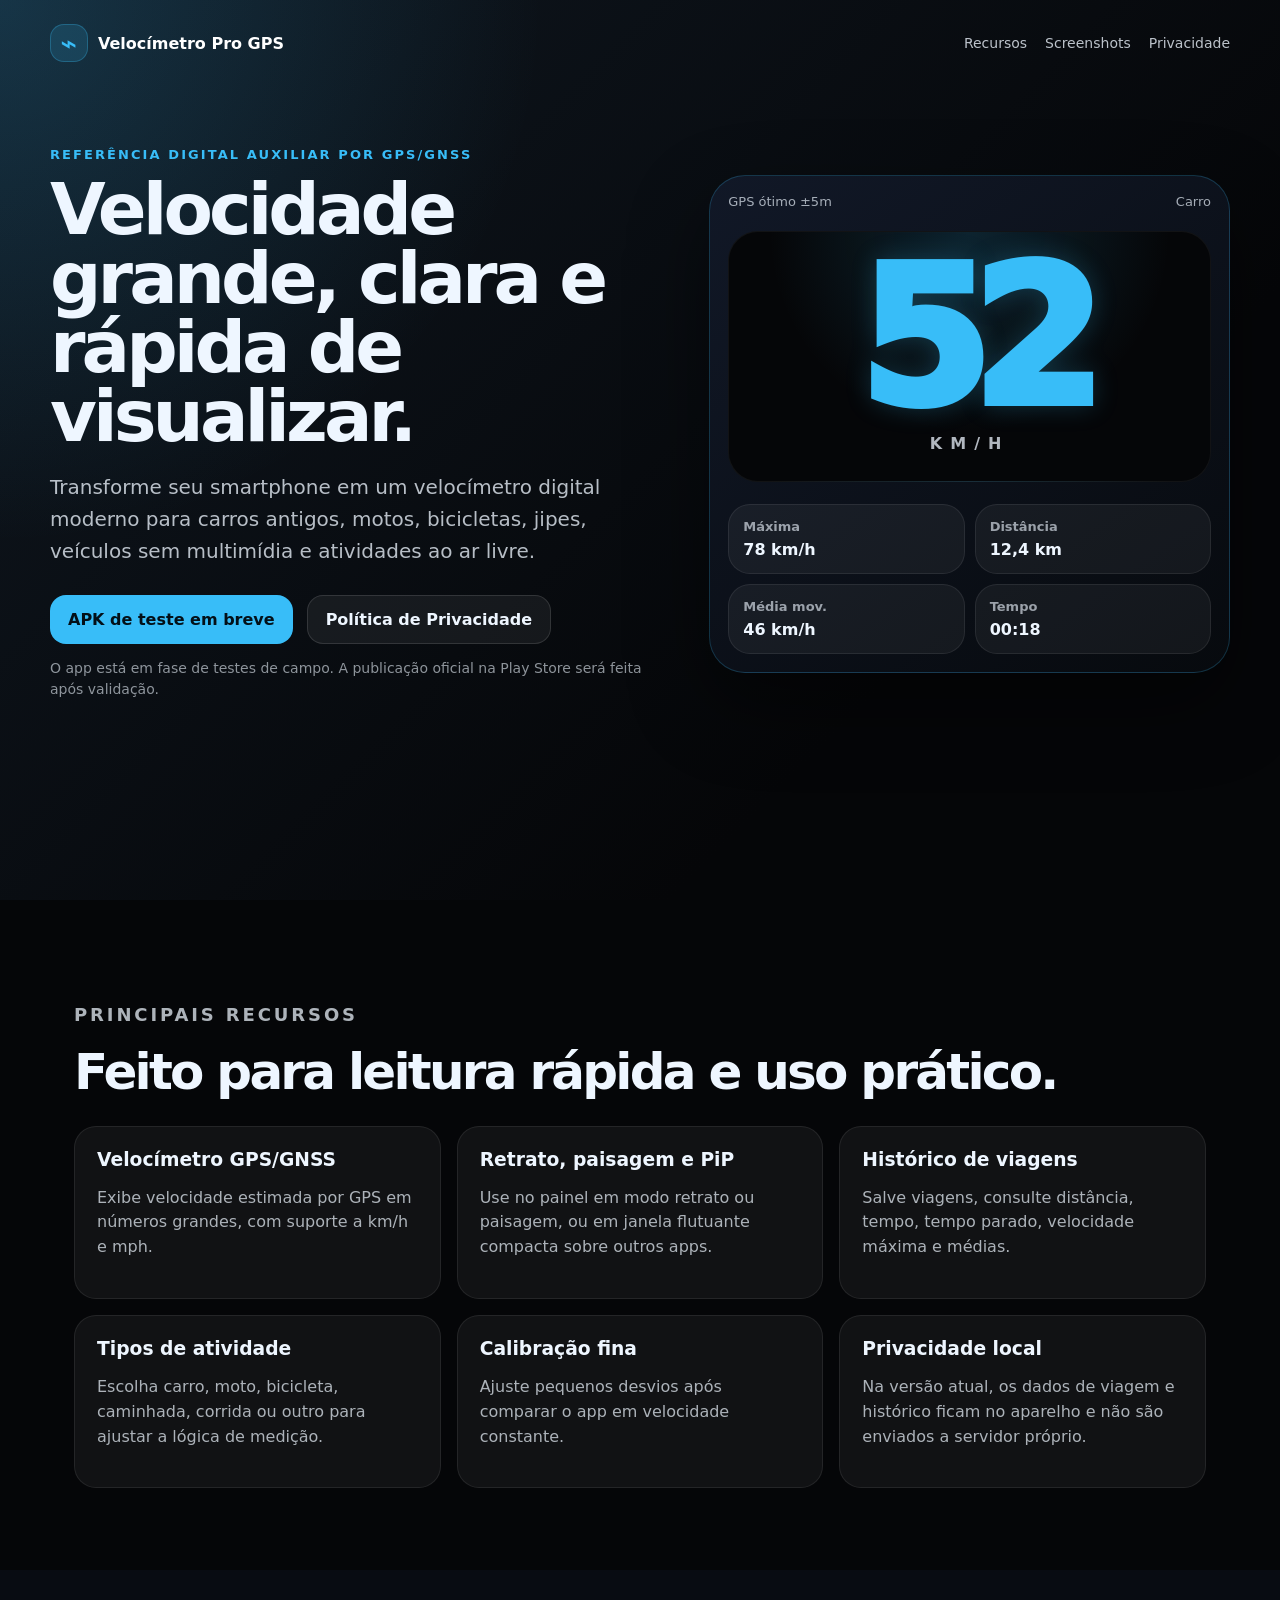
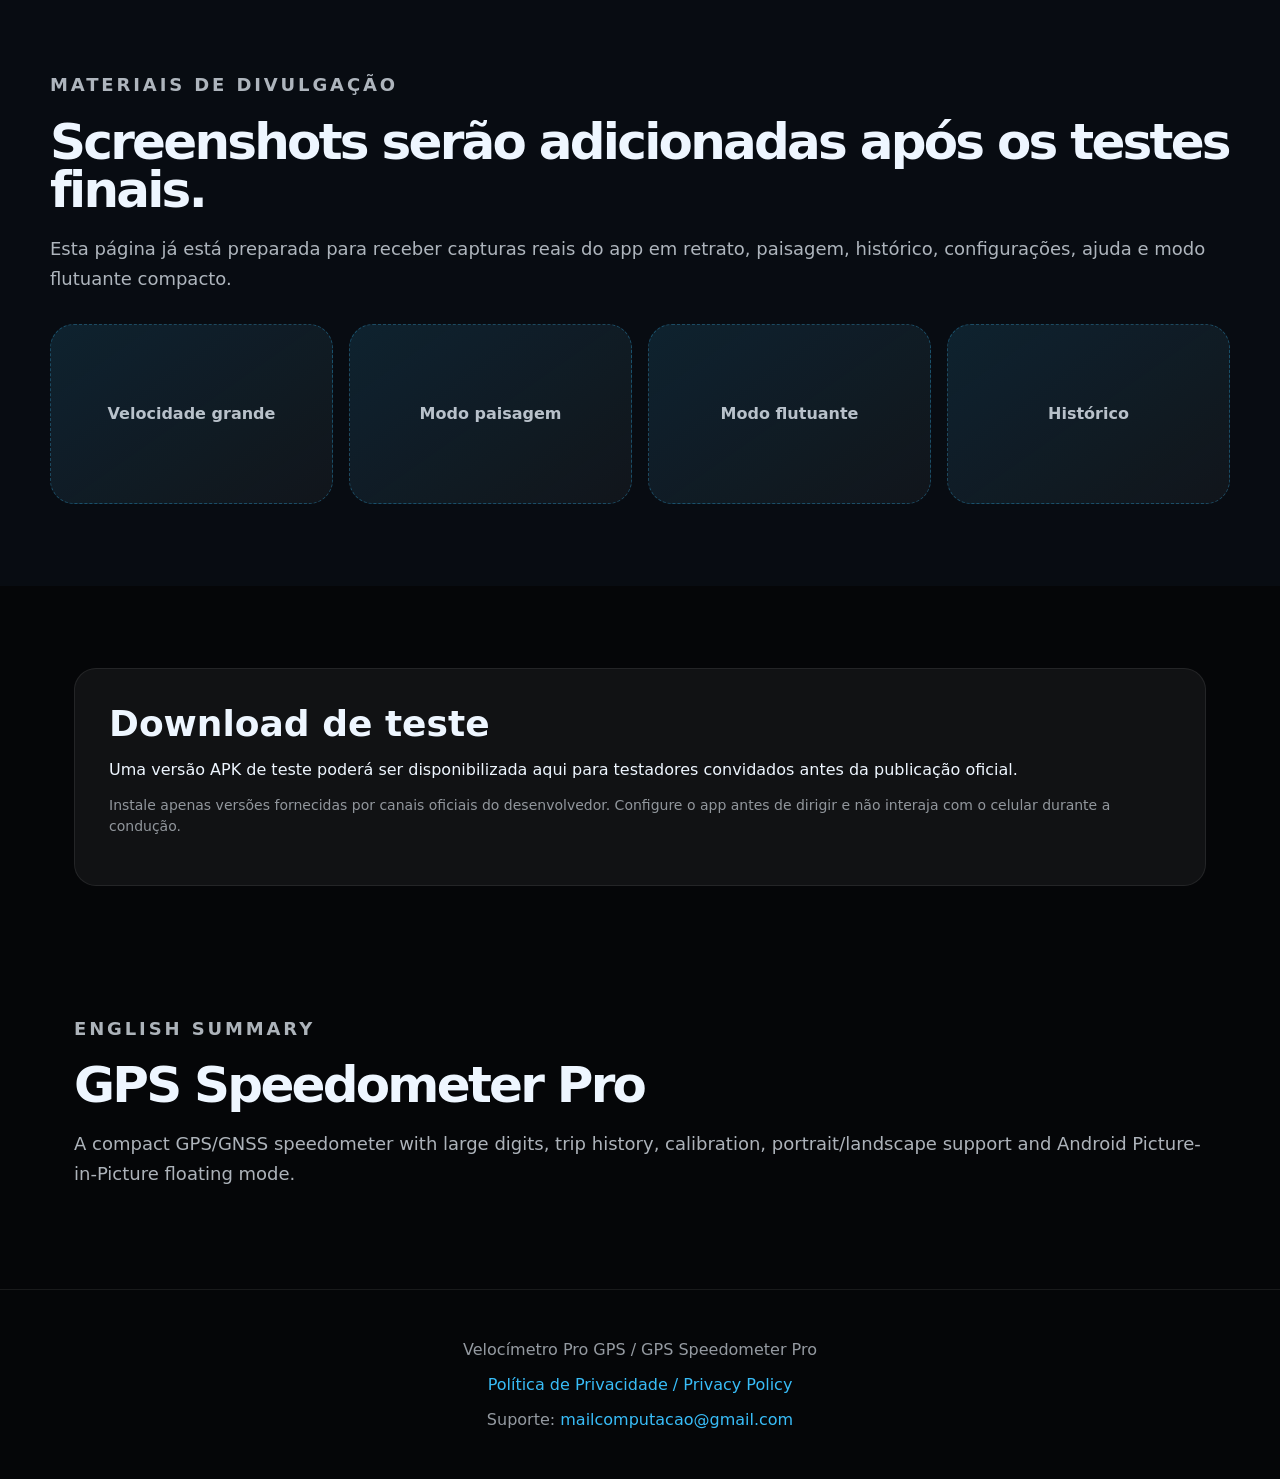
==== index.html @ 78d1ceef "Add public website and privacy policy" ====
<!doctype html>
<html lang="pt-BR">
<head>
  <meta charset="utf-8">
  <meta name="viewport" content="width=device-width, initial-scale=1">
  <title>Velocímetro Pro GPS | GPS Speedometer Pro</title>
  <meta name="description" content="Velocímetro GPS com histórico, modo flutuante compacto, calibração e suporte a km/h e mph.">
  <link rel="stylesheet" href="assets/styles.css">
</head>
<body>
  <header class="hero">
    <nav class="nav">
      <a class="brand" href="./"><span class="brand-icon">⌁</span><span>Velocímetro Pro GPS</span></a>
      <div class="nav-links"><a href="#recursos">Recursos</a><a href="#screenshots">Screenshots</a><a href="privacy.html">Privacidade</a></div>
    </nav>
    <section class="hero-grid">
      <div class="hero-copy">
        <p class="eyebrow">Referência digital auxiliar por GPS/GNSS</p>
        <h1>Velocidade grande, clara e rápida de visualizar.</h1>
        <p class="lead">Transforme seu smartphone em um velocímetro digital moderno para carros antigos, motos, bicicletas, jipes, veículos sem multimídia e atividades ao ar livre.</p>
        <div class="actions"><a class="button primary" href="#download">APK de teste em breve</a><a class="button secondary" href="privacy.html">Política de Privacidade</a></div>
        <p class="note">O app está em fase de testes de campo. A publicação oficial na Play Store será feita após validação.</p>
      </div>
      <div class="phone-card" aria-label="Prévia visual do velocímetro">
        <div class="status-row"><span>GPS ótimo ±5m</span><span>Carro</span></div>
        <div class="speed-panel"><div class="speed">52</div><div class="unit">KM/H</div></div>
        <div class="metrics">
          <div><strong>Máxima</strong><span>78 km/h</span></div><div><strong>Distância</strong><span>12,4 km</span></div><div><strong>Média mov.</strong><span>46 km/h</span></div><div><strong>Tempo</strong><span>00:18</span></div>
        </div>
      </div>
    </section>
  </header>
  <main>
    <section id="recursos" class="section">
      <div class="section-title"><p class="eyebrow">Principais recursos</p><h2>Feito para leitura rápida e uso prático.</h2></div>
      <div class="cards">
        <article class="card"><h3>Velocímetro GPS/GNSS</h3><p>Exibe velocidade estimada por GPS em números grandes, com suporte a km/h e mph.</p></article>
        <article class="card"><h3>Retrato, paisagem e PiP</h3><p>Use no painel em modo retrato ou paisagem, ou em janela flutuante compacta sobre outros apps.</p></article>
        <article class="card"><h3>Histórico de viagens</h3><p>Salve viagens, consulte distância, tempo, tempo parado, velocidade máxima e médias.</p></article>
        <article class="card"><h3>Tipos de atividade</h3><p>Escolha carro, moto, bicicleta, caminhada, corrida ou outro para ajustar a lógica de medição.</p></article>
        <article class="card"><h3>Calibração fina</h3><p>Ajuste pequenos desvios após comparar o app em velocidade constante.</p></article>
        <article class="card"><h3>Privacidade local</h3><p>Na versão atual, os dados de viagem e histórico ficam no aparelho e não são enviados a servidor próprio.</p></article>
      </div>
    </section>
    <section id="screenshots" class="section alt">
      <div class="section-title"><p class="eyebrow">Materiais de divulgação</p><h2>Screenshots serão adicionadas após os testes finais.</h2><p>Esta página já está preparada para receber capturas reais do app em retrato, paisagem, histórico, configurações, ajuda e modo flutuante compacto.</p></div>
      <div class="screenshot-grid"><div class="shot">Velocidade grande</div><div class="shot">Modo paisagem</div><div class="shot">Modo flutuante</div><div class="shot">Histórico</div></div>
    </section>
    <section id="download" class="section"><div class="download-box"><h2>Download de teste</h2><p>Uma versão APK de teste poderá ser disponibilizada aqui para testadores convidados antes da publicação oficial.</p><p class="warning">Instale apenas versões fornecidas por canais oficiais do desenvolvedor. Configure o app antes de dirigir e não interaja com o celular durante a condução.</p></div></section>
    <section class="section english"><div class="section-title"><p class="eyebrow">English summary</p><h2>GPS Speedometer Pro</h2><p>A compact GPS/GNSS speedometer with large digits, trip history, calibration, portrait/landscape support and Android Picture-in-Picture floating mode.</p></div></section>
  </main>
  <footer class="footer"><p>Velocímetro Pro GPS / GPS Speedometer Pro</p><p><a href="privacy.html">Política de Privacidade / Privacy Policy</a></p><p>Suporte: <a href="mailto:mailcomputacao@gmail.com">mailcomputacao@gmail.com</a></p></footer>
</body>
</html>
---- assets/styles.css ----
*{box-sizing:border-box}html{scroll-behavior:smooth}body{margin:0;font-family:Inter,system-ui,-apple-system,BlinkMacSystemFont,"Segoe UI",sans-serif;background:#050608;color:#eef6ff}a{color:#38bdf8;text-decoration:none}a:hover{text-decoration:underline}.hero{min-height:100vh;padding:24px;background:radial-gradient(circle at top left,rgba(56,189,248,.18),transparent 34rem),linear-gradient(135deg,#0f1720,#050608 72%)}.nav{max-width:1180px;margin:0 auto;display:flex;align-items:center;justify-content:space-between;gap:20px}.brand{display:flex;align-items:center;gap:10px;font-weight:900;color:#fff}.brand-icon{display:grid;place-items:center;width:38px;height:38px;border-radius:14px;background:rgba(56,189,248,.14);color:#38bdf8;border:1px solid rgba(56,189,248,.28);font-size:28px}.nav-links{display:flex;gap:18px;flex-wrap:wrap}.nav-links a{color:rgba(238,246,255,.78);font-size:14px}.hero-grid{max-width:1180px;margin:72px auto 0;display:grid;grid-template-columns:1.08fr .92fr;gap:48px;align-items:center}.eyebrow{color:#38bdf8;text-transform:uppercase;letter-spacing:.16em;font-size:13px;font-weight:900}.hero h1,.section-title h1,.section-title h2{font-size:clamp(38px,6vw,72px);line-height:.96;margin:12px 0 20px;letter-spacing:-.055em}.section-title h2{font-size:clamp(30px,4vw,50px)}.lead{font-size:20px;line-height:1.6;color:rgba(238,246,255,.76);max-width:760px}.actions{display:flex;gap:14px;flex-wrap:wrap;margin-top:28px}.button{display:inline-flex;align-items:center;justify-content:center;padding:14px 18px;border-radius:16px;font-weight:900}.button.primary{background:#38bdf8;color:#031018}.button.secondary{background:rgba(255,255,255,.06);color:#eef6ff;border:1px solid rgba(255,255,255,.12)}.note,.warning{color:rgba(238,246,255,.58);font-size:14px;line-height:1.5}.phone-card{padding:18px;border-radius:36px;background:linear-gradient(145deg,#111827,#070a0e);border:1px solid rgba(56,189,248,.22);box-shadow:0 32px 80px rgba(0,0,0,.45)}.status-row{display:flex;justify-content:space-between;color:rgba(238,246,255,.68);font-size:13px}.speed-panel{margin:22px 0;padding:28px;border-radius:30px;background:radial-gradient(circle at 50% 0,rgba(56,189,248,.16),transparent 58%),#050608;text-align:center;border:1px solid rgba(255,255,255,.05)}.speed{font-size:clamp(110px,18vw,190px);line-height:.85;font-weight:1000;letter-spacing:-.1em;color:#38bdf8;text-shadow:0 0 26px rgba(56,189,248,.22)}.unit{margin-top:12px;letter-spacing:.5em;color:rgba(238,246,255,.74);font-weight:900}.metrics{display:grid;grid-template-columns:1fr 1fr;gap:10px}.metrics div,.card,.download-box,.policy-card{background:rgba(255,255,255,.05);border:1px solid rgba(255,255,255,.08);border-radius:22px}.metrics div{padding:14px}.metrics strong,.metrics span{display:block}.metrics strong{font-size:13px;color:rgba(238,246,255,.62)}.metrics span{font-weight:900;margin-top:6px}.section{max-width:1180px;margin:0 auto;padding:82px 24px}.section.alt{max-width:none;background:#080c12}.section.alt .section-title,.section.alt .screenshot-grid{max-width:1180px;margin-left:auto;margin-right:auto}.section-title p{color:rgba(238,246,255,.72);line-height:1.65;font-size:18px}.cards{display:grid;grid-template-columns:repeat(3,1fr);gap:16px;margin-top:30px}.card{padding:22px}.card h3{margin:0 0 10px}.card p{color:rgba(238,246,255,.7);line-height:1.55}.screenshot-grid{display:grid;grid-template-columns:repeat(4,1fr);gap:16px;margin-top:30px}.shot{min-height:180px;display:grid;place-items:center;text-align:center;padding:18px;border-radius:24px;background:linear-gradient(145deg,rgba(56,189,248,.13),rgba(255,255,255,.04));border:1px dashed rgba(56,189,248,.3);color:rgba(238,246,255,.76);font-weight:900}.download-box{padding:34px}.download-box h2{font-size:36px;margin:0 0 12px}.english{padding-top:28px}.footer{padding:34px 24px;text-align:center;color:rgba(238,246,255,.62);border-top:1px solid rgba(255,255,255,.08)}.simple-header{padding:24px;background:linear-gradient(135deg,#101827,#050608)}.policy{max-width:920px;margin:0 auto;padding:34px 18px 80px}.policy-card{padding:clamp(22px,4vw,38px);margin-bottom:24px}.policy-card h1{font-size:clamp(30px,5vw,48px);line-height:1.05}.policy-card h2{margin-top:30px;color:#fff}.policy-card p,.policy-card li{color:rgba(238,246,255,.76);line-height:1.72}@media(max-width:860px){.nav{align-items:flex-start;flex-direction:column}.hero-grid{grid-template-columns:1fr;margin-top:46px}.cards{grid-template-columns:1fr}.screenshot-grid{grid-template-columns:1fr 1fr}.hero{padding:18px}.section{padding:58px 18px}}@media(max-width:520px){.screenshot-grid{grid-template-columns:1fr}.actions{flex-direction:column}.button{width:100%}.speed{font-size:130px}.unit{letter-spacing:.35em}.metrics{grid-template-columns:1fr}}
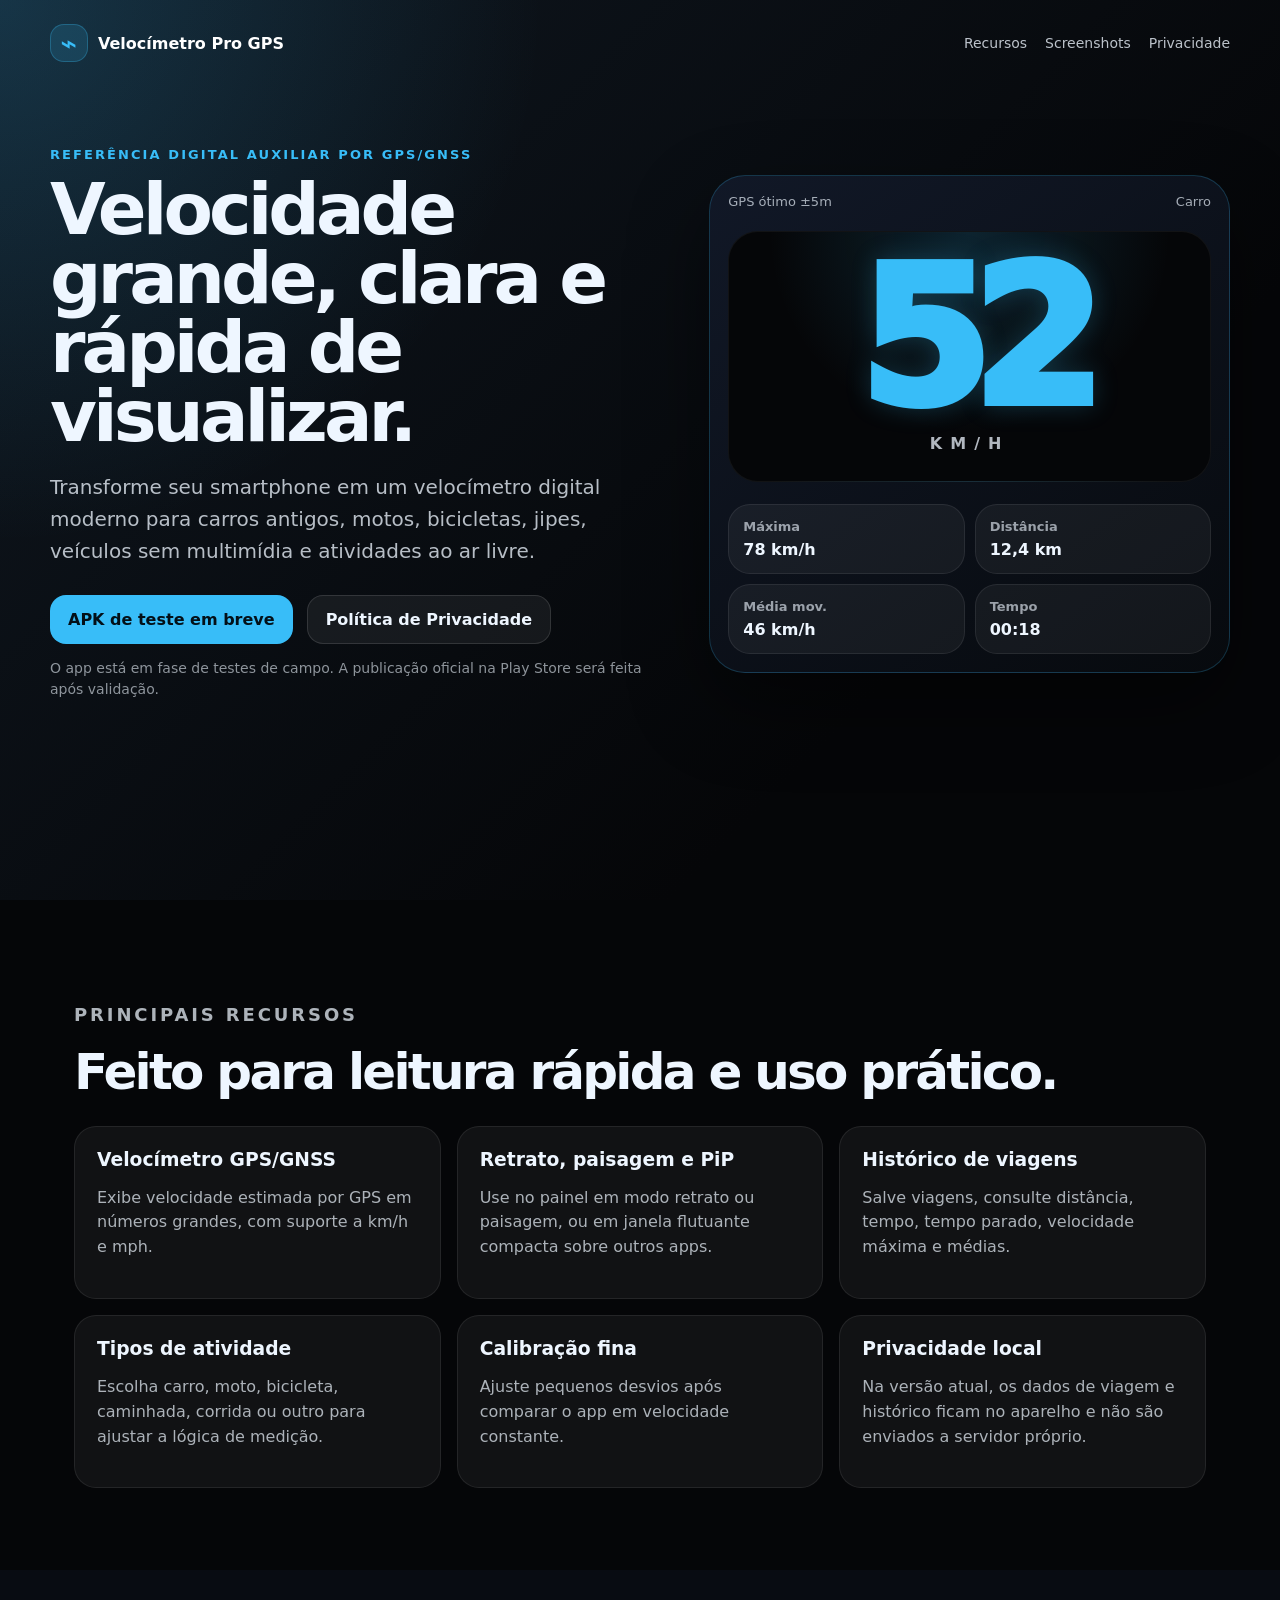
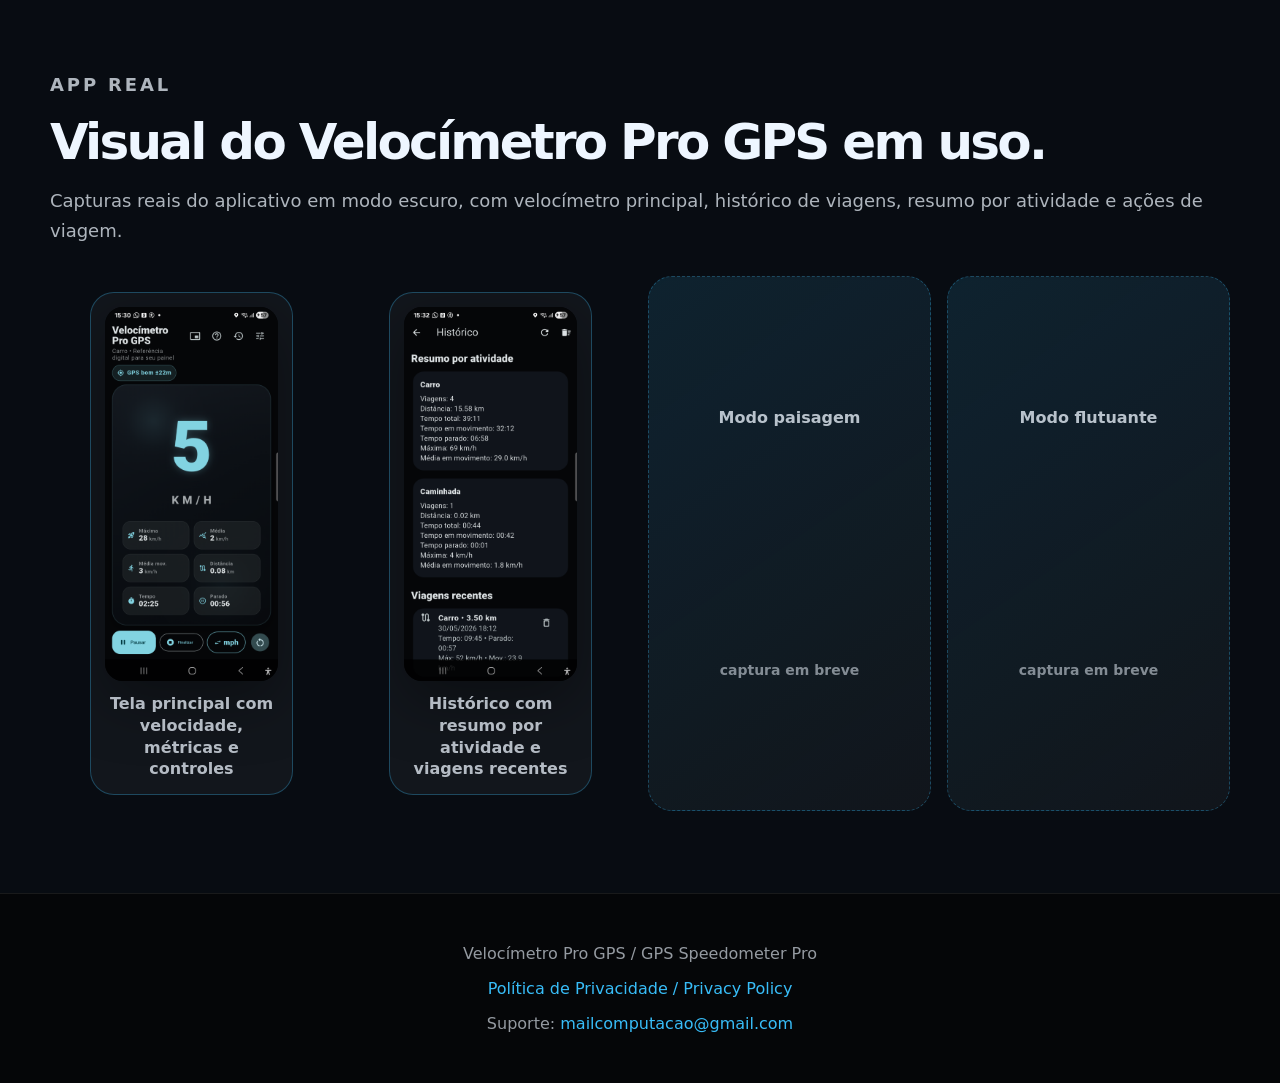
==== commit 18842c03: "Add real app screenshots to public site" ====
--- a/index.html
+++ b/index.html
@@ -43,11 +43,30 @@
       </div>
     </section>
     <section id="screenshots" class="section alt">
-      <div class="section-title"><p class="eyebrow">Materiais de divulgação</p><h2>Screenshots serão adicionadas após os testes finais.</h2><p>Esta página já está preparada para receber capturas reais do app em retrato, paisagem, histórico, configurações, ajuda e modo flutuante compacto.</p></div>
-      <div class="screenshot-grid"><div class="shot">Velocidade grande</div><div class="shot">Modo paisagem</div><div class="shot">Modo flutuante</div><div class="shot">Histórico</div></div>
+      <div class="section-title">
+        <p class="eyebrow">App real</p>
+        <h2>Visual do Velocímetro Pro GPS em uso.</h2>
+        <p>
+          Capturas reais do aplicativo em modo escuro, com velocímetro principal,
+          histórico de viagens, resumo por atividade e ações de viagem.
+        </p>
+      </div>
+
+      <div class="screenshot-grid real-shots">
+        <figure class="shot image-shot">
+          <img src="assets/screenshot-main.png" alt="Tela principal do Velocímetro Pro GPS">
+          <figcaption>Tela principal com velocidade, métricas e controles</figcaption>
+        </figure>
+
+        <figure class="shot image-shot">
+          <img src="assets/screenshot-history.png" alt="Tela de histórico do Velocímetro Pro GPS">
+          <figcaption>Histórico com resumo por atividade e viagens recentes</figcaption>
+        </figure>
+
+        <div class="shot pending-shot">Modo paisagem<br><span>captura em breve</span></div>
+        <div class="shot pending-shot">Modo flutuante<br><span>captura em breve</span></div>
+      </div>
     </section>
-    <section id="download" class="section"><div class="download-box"><h2>Download de teste</h2><p>Uma versão APK de teste poderá ser disponibilizada aqui para testadores convidados antes da publicação oficial.</p><p class="warning">Instale apenas versões fornecidas por canais oficiais do desenvolvedor. Configure o app antes de dirigir e não interaja com o celular durante a condução.</p></div></section>
-    <section class="section english"><div class="section-title"><p class="eyebrow">English summary</p><h2>GPS Speedometer Pro</h2><p>A compact GPS/GNSS speedometer with large digits, trip history, calibration, portrait/landscape support and Android Picture-in-Picture floating mode.</p></div></section>
   </main>
   <footer class="footer"><p>Velocímetro Pro GPS / GPS Speedometer Pro</p><p><a href="privacy.html">Política de Privacidade / Privacy Policy</a></p><p>Suporte: <a href="mailto:mailcomputacao@gmail.com">mailcomputacao@gmail.com</a></p></footer>
 </body>
--- a/assets/styles.css
+++ b/assets/styles.css
@@ -1 +1,38 @@
-*{box-sizing:border-box}html{scroll-behavior:smooth}body{margin:0;font-family:Inter,system-ui,-apple-system,BlinkMacSystemFont,"Segoe UI",sans-serif;background:#050608;color:#eef6ff}a{color:#38bdf8;text-decoration:none}a:hover{text-decoration:underline}.hero{min-height:100vh;padding:24px;background:radial-gradient(circle at top left,rgba(56,189,248,.18),transparent 34rem),linear-gradient(135deg,#0f1720,#050608 72%)}.nav{max-width:1180px;margin:0 auto;display:flex;align-items:center;justify-content:space-between;gap:20px}.brand{display:flex;align-items:center;gap:10px;font-weight:900;color:#fff}.brand-icon{display:grid;place-items:center;width:38px;height:38px;border-radius:14px;background:rgba(56,189,248,.14);color:#38bdf8;border:1px solid rgba(56,189,248,.28);font-size:28px}.nav-links{display:flex;gap:18px;flex-wrap:wrap}.nav-links a{color:rgba(238,246,255,.78);font-size:14px}.hero-grid{max-width:1180px;margin:72px auto 0;display:grid;grid-template-columns:1.08fr .92fr;gap:48px;align-items:center}.eyebrow{color:#38bdf8;text-transform:uppercase;letter-spacing:.16em;font-size:13px;font-weight:900}.hero h1,.section-title h1,.section-title h2{font-size:clamp(38px,6vw,72px);line-height:.96;margin:12px 0 20px;letter-spacing:-.055em}.section-title h2{font-size:clamp(30px,4vw,50px)}.lead{font-size:20px;line-height:1.6;color:rgba(238,246,255,.76);max-width:760px}.actions{display:flex;gap:14px;flex-wrap:wrap;margin-top:28px}.button{display:inline-flex;align-items:center;justify-content:center;padding:14px 18px;border-radius:16px;font-weight:900}.button.primary{background:#38bdf8;color:#031018}.button.secondary{background:rgba(255,255,255,.06);color:#eef6ff;border:1px solid rgba(255,255,255,.12)}.note,.warning{color:rgba(238,246,255,.58);font-size:14px;line-height:1.5}.phone-card{padding:18px;border-radius:36px;background:linear-gradient(145deg,#111827,#070a0e);border:1px solid rgba(56,189,248,.22);box-shadow:0 32px 80px rgba(0,0,0,.45)}.status-row{display:flex;justify-content:space-between;color:rgba(238,246,255,.68);font-size:13px}.speed-panel{margin:22px 0;padding:28px;border-radius:30px;background:radial-gradient(circle at 50% 0,rgba(56,189,248,.16),transparent 58%),#050608;text-align:center;border:1px solid rgba(255,255,255,.05)}.speed{font-size:clamp(110px,18vw,190px);line-height:.85;font-weight:1000;letter-spacing:-.1em;color:#38bdf8;text-shadow:0 0 26px rgba(56,189,248,.22)}.unit{margin-top:12px;letter-spacing:.5em;color:rgba(238,246,255,.74);font-weight:900}.metrics{display:grid;grid-template-columns:1fr 1fr;gap:10px}.metrics div,.card,.download-box,.policy-card{background:rgba(255,255,255,.05);border:1px solid rgba(255,255,255,.08);border-radius:22px}.metrics div{padding:14px}.metrics strong,.metrics span{display:block}.metrics strong{font-size:13px;color:rgba(238,246,255,.62)}.metrics span{font-weight:900;margin-top:6px}.section{max-width:1180px;margin:0 auto;padding:82px 24px}.section.alt{max-width:none;background:#080c12}.section.alt .section-title,.section.alt .screenshot-grid{max-width:1180px;margin-left:auto;margin-right:auto}.section-title p{color:rgba(238,246,255,.72);line-height:1.65;font-size:18px}.cards{display:grid;grid-template-columns:repeat(3,1fr);gap:16px;margin-top:30px}.card{padding:22px}.card h3{margin:0 0 10px}.card p{color:rgba(238,246,255,.7);line-height:1.55}.screenshot-grid{display:grid;grid-template-columns:repeat(4,1fr);gap:16px;margin-top:30px}.shot{min-height:180px;display:grid;place-items:center;text-align:center;padding:18px;border-radius:24px;background:linear-gradient(145deg,rgba(56,189,248,.13),rgba(255,255,255,.04));border:1px dashed rgba(56,189,248,.3);color:rgba(238,246,255,.76);font-weight:900}.download-box{padding:34px}.download-box h2{font-size:36px;margin:0 0 12px}.english{padding-top:28px}.footer{padding:34px 24px;text-align:center;color:rgba(238,246,255,.62);border-top:1px solid rgba(255,255,255,.08)}.simple-header{padding:24px;background:linear-gradient(135deg,#101827,#050608)}.policy{max-width:920px;margin:0 auto;padding:34px 18px 80px}.policy-card{padding:clamp(22px,4vw,38px);margin-bottom:24px}.policy-card h1{font-size:clamp(30px,5vw,48px);line-height:1.05}.policy-card h2{margin-top:30px;color:#fff}.policy-card p,.policy-card li{color:rgba(238,246,255,.76);line-height:1.72}@media(max-width:860px){.nav{align-items:flex-start;flex-direction:column}.hero-grid{grid-template-columns:1fr;margin-top:46px}.cards{grid-template-columns:1fr}.screenshot-grid{grid-template-columns:1fr 1fr}.hero{padding:18px}.section{padding:58px 18px}}@media(max-width:520px){.screenshot-grid{grid-template-columns:1fr}.actions{flex-direction:column}.button{width:100%}.speed{font-size:130px}.unit{letter-spacing:.35em}.metrics{grid-template-columns:1fr}}+*{box-sizing:border-box}html{scroll-behavior:smooth}body{margin:0;font-family:Inter,system-ui,-apple-system,BlinkMacSystemFont,"Segoe UI",sans-serif;background:#050608;color:#eef6ff}a{color:#38bdf8;text-decoration:none}a:hover{text-decoration:underline}.hero{min-height:100vh;padding:24px;background:radial-gradient(circle at top left,rgba(56,189,248,.18),transparent 34rem),linear-gradient(135deg,#0f1720,#050608 72%)}.nav{max-width:1180px;margin:0 auto;display:flex;align-items:center;justify-content:space-between;gap:20px}.brand{display:flex;align-items:center;gap:10px;font-weight:900;color:#fff}.brand-icon{display:grid;place-items:center;width:38px;height:38px;border-radius:14px;background:rgba(56,189,248,.14);color:#38bdf8;border:1px solid rgba(56,189,248,.28);font-size:28px}.nav-links{display:flex;gap:18px;flex-wrap:wrap}.nav-links a{color:rgba(238,246,255,.78);font-size:14px}.hero-grid{max-width:1180px;margin:72px auto 0;display:grid;grid-template-columns:1.08fr .92fr;gap:48px;align-items:center}.eyebrow{color:#38bdf8;text-transform:uppercase;letter-spacing:.16em;font-size:13px;font-weight:900}.hero h1,.section-title h1,.section-title h2{font-size:clamp(38px,6vw,72px);line-height:.96;margin:12px 0 20px;letter-spacing:-.055em}.section-title h2{font-size:clamp(30px,4vw,50px)}.lead{font-size:20px;line-height:1.6;color:rgba(238,246,255,.76);max-width:760px}.actions{display:flex;gap:14px;flex-wrap:wrap;margin-top:28px}.button{display:inline-flex;align-items:center;justify-content:center;padding:14px 18px;border-radius:16px;font-weight:900}.button.primary{background:#38bdf8;color:#031018}.button.secondary{background:rgba(255,255,255,.06);color:#eef6ff;border:1px solid rgba(255,255,255,.12)}.note,.warning{color:rgba(238,246,255,.58);font-size:14px;line-height:1.5}.phone-card{padding:18px;border-radius:36px;background:linear-gradient(145deg,#111827,#070a0e);border:1px solid rgba(56,189,248,.22);box-shadow:0 32px 80px rgba(0,0,0,.45)}.status-row{display:flex;justify-content:space-between;color:rgba(238,246,255,.68);font-size:13px}.speed-panel{margin:22px 0;padding:28px;border-radius:30px;background:radial-gradient(circle at 50% 0,rgba(56,189,248,.16),transparent 58%),#050608;text-align:center;border:1px solid rgba(255,255,255,.05)}.speed{font-size:clamp(110px,18vw,190px);line-height:.85;font-weight:1000;letter-spacing:-.1em;color:#38bdf8;text-shadow:0 0 26px rgba(56,189,248,.22)}.unit{margin-top:12px;letter-spacing:.5em;color:rgba(238,246,255,.74);font-weight:900}.metrics{display:grid;grid-template-columns:1fr 1fr;gap:10px}.metrics div,.card,.download-box,.policy-card{background:rgba(255,255,255,.05);border:1px solid rgba(255,255,255,.08);border-radius:22px}.metrics div{padding:14px}.metrics strong,.metrics span{display:block}.metrics strong{font-size:13px;color:rgba(238,246,255,.62)}.metrics span{font-weight:900;margin-top:6px}.section{max-width:1180px;margin:0 auto;padding:82px 24px}.section.alt{max-width:none;background:#080c12}.section.alt .section-title,.section.alt .screenshot-grid{max-width:1180px;margin-left:auto;margin-right:auto}.section-title p{color:rgba(238,246,255,.72);line-height:1.65;font-size:18px}.cards{display:grid;grid-template-columns:repeat(3,1fr);gap:16px;margin-top:30px}.card{padding:22px}.card h3{margin:0 0 10px}.card p{color:rgba(238,246,255,.7);line-height:1.55}.screenshot-grid{display:grid;grid-template-columns:repeat(4,1fr);gap:16px;margin-top:30px}.shot{min-height:180px;display:grid;place-items:center;text-align:center;padding:18px;border-radius:24px;background:linear-gradient(145deg,rgba(56,189,248,.13),rgba(255,255,255,.04));border:1px dashed rgba(56,189,248,.3);color:rgba(238,246,255,.76);font-weight:900}.download-box{padding:34px}.download-box h2{font-size:36px;margin:0 0 12px}.english{padding-top:28px}.footer{padding:34px 24px;text-align:center;color:rgba(238,246,255,.62);border-top:1px solid rgba(255,255,255,.08)}.simple-header{padding:24px;background:linear-gradient(135deg,#101827,#050608)}.policy{max-width:920px;margin:0 auto;padding:34px 18px 80px}.policy-card{padding:clamp(22px,4vw,38px);margin-bottom:24px}.policy-card h1{font-size:clamp(30px,5vw,48px);line-height:1.05}.policy-card h2{margin-top:30px;color:#fff}.policy-card p,.policy-card li{color:rgba(238,246,255,.76);line-height:1.72}@media(max-width:860px){.nav{align-items:flex-start;flex-direction:column}.hero-grid{grid-template-columns:1fr;margin-top:46px}.cards{grid-template-columns:1fr}.screenshot-grid{grid-template-columns:1fr 1fr}.hero{padding:18px}.section{padding:58px 18px}}@media(max-width:520px){.screenshot-grid{grid-template-columns:1fr}.actions{flex-direction:column}.button{width:100%}.speed{font-size:130px}.unit{letter-spacing:.35em}.metrics{grid-template-columns:1fr}}
+
+
+.real-shots {
+  align-items: stretch;
+}
+
+.image-shot {
+  display: block;
+  padding: 14px;
+  background: rgba(255, 255, 255, 0.045);
+  border-style: solid;
+  overflow: hidden;
+}
+
+.image-shot img {
+  width: 100%;
+  max-height: 620px;
+  object-fit: contain;
+  display: block;
+  border-radius: 18px;
+  background: #050608;
+  box-shadow: 0 20px 60px rgba(0, 0, 0, 0.35);
+}
+
+.image-shot figcaption {
+  margin-top: 12px;
+  color: rgba(238, 246, 255, 0.74);
+  font-weight: 800;
+  line-height: 1.35;
+}
+
+.pending-shot span {
+  display: block;
+  margin-top: 8px;
+  color: rgba(238, 246, 255, 0.52);
+  font-size: 14px;
+}
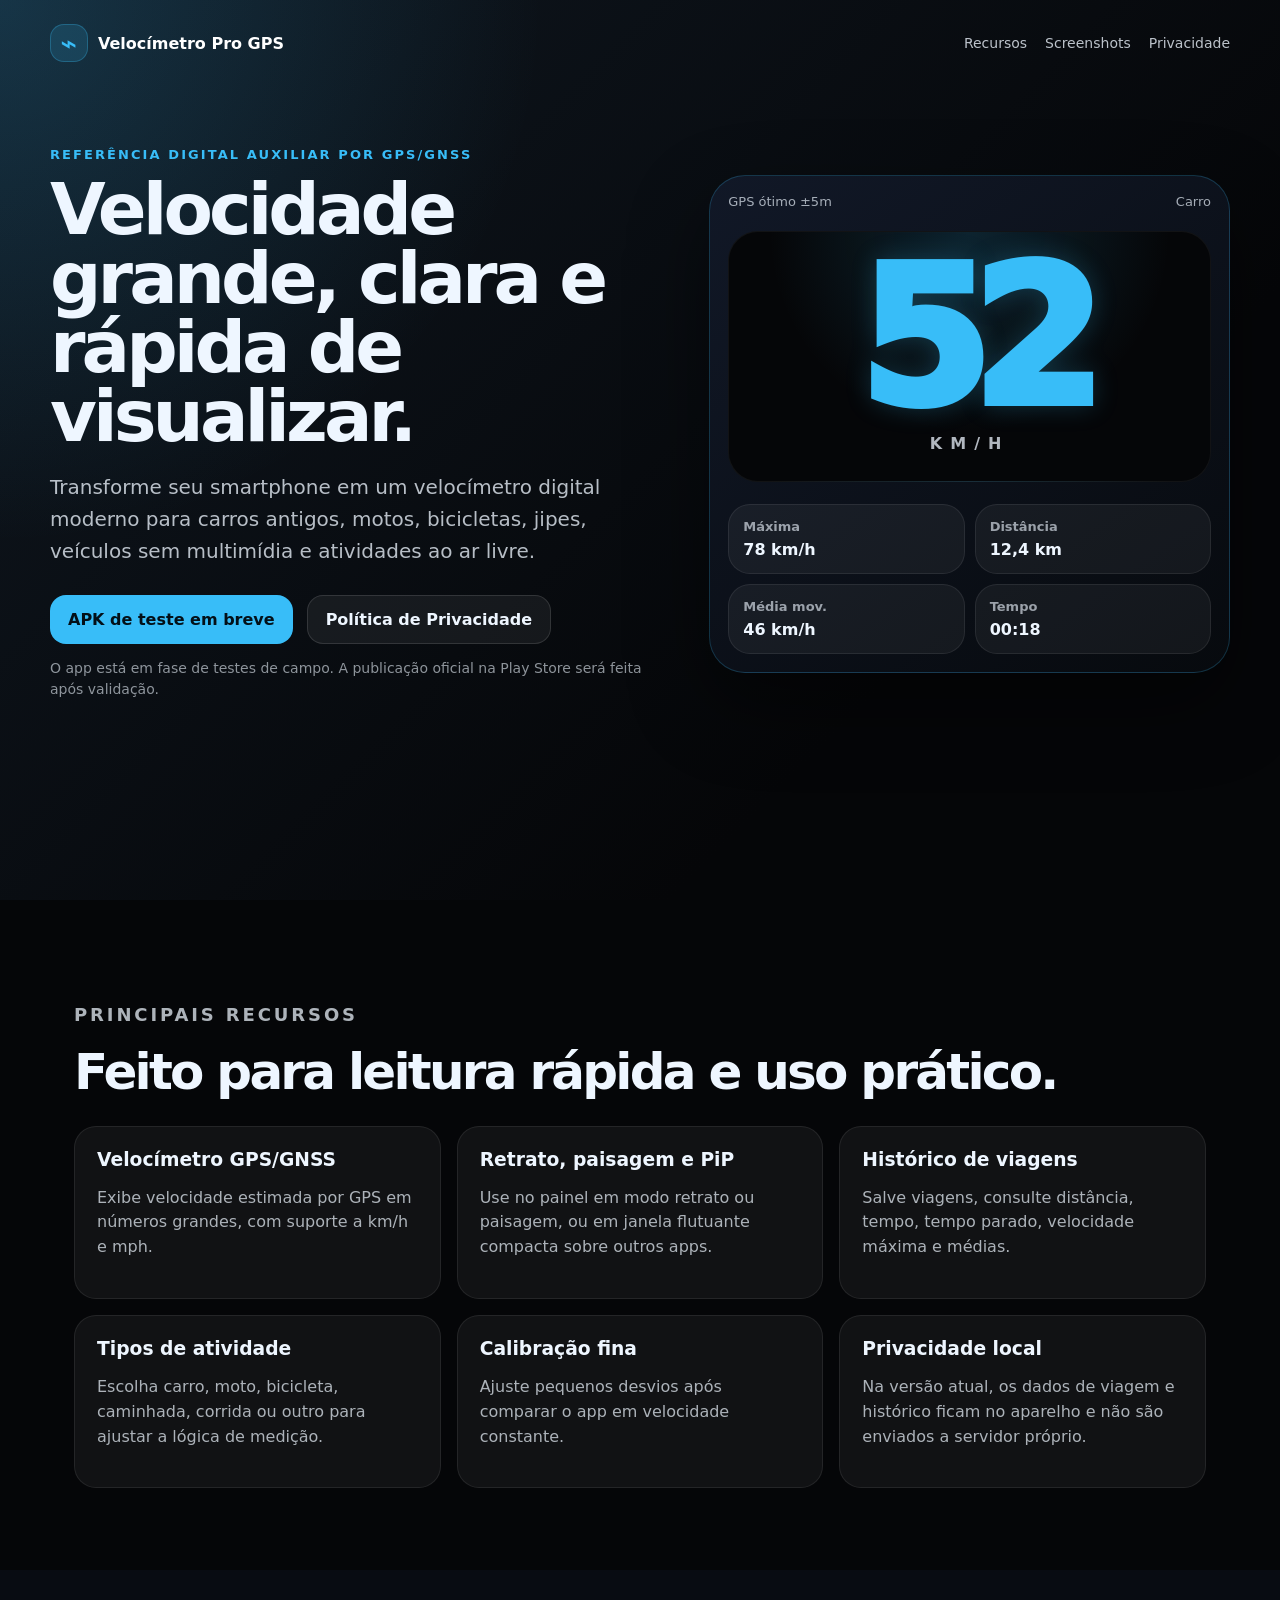
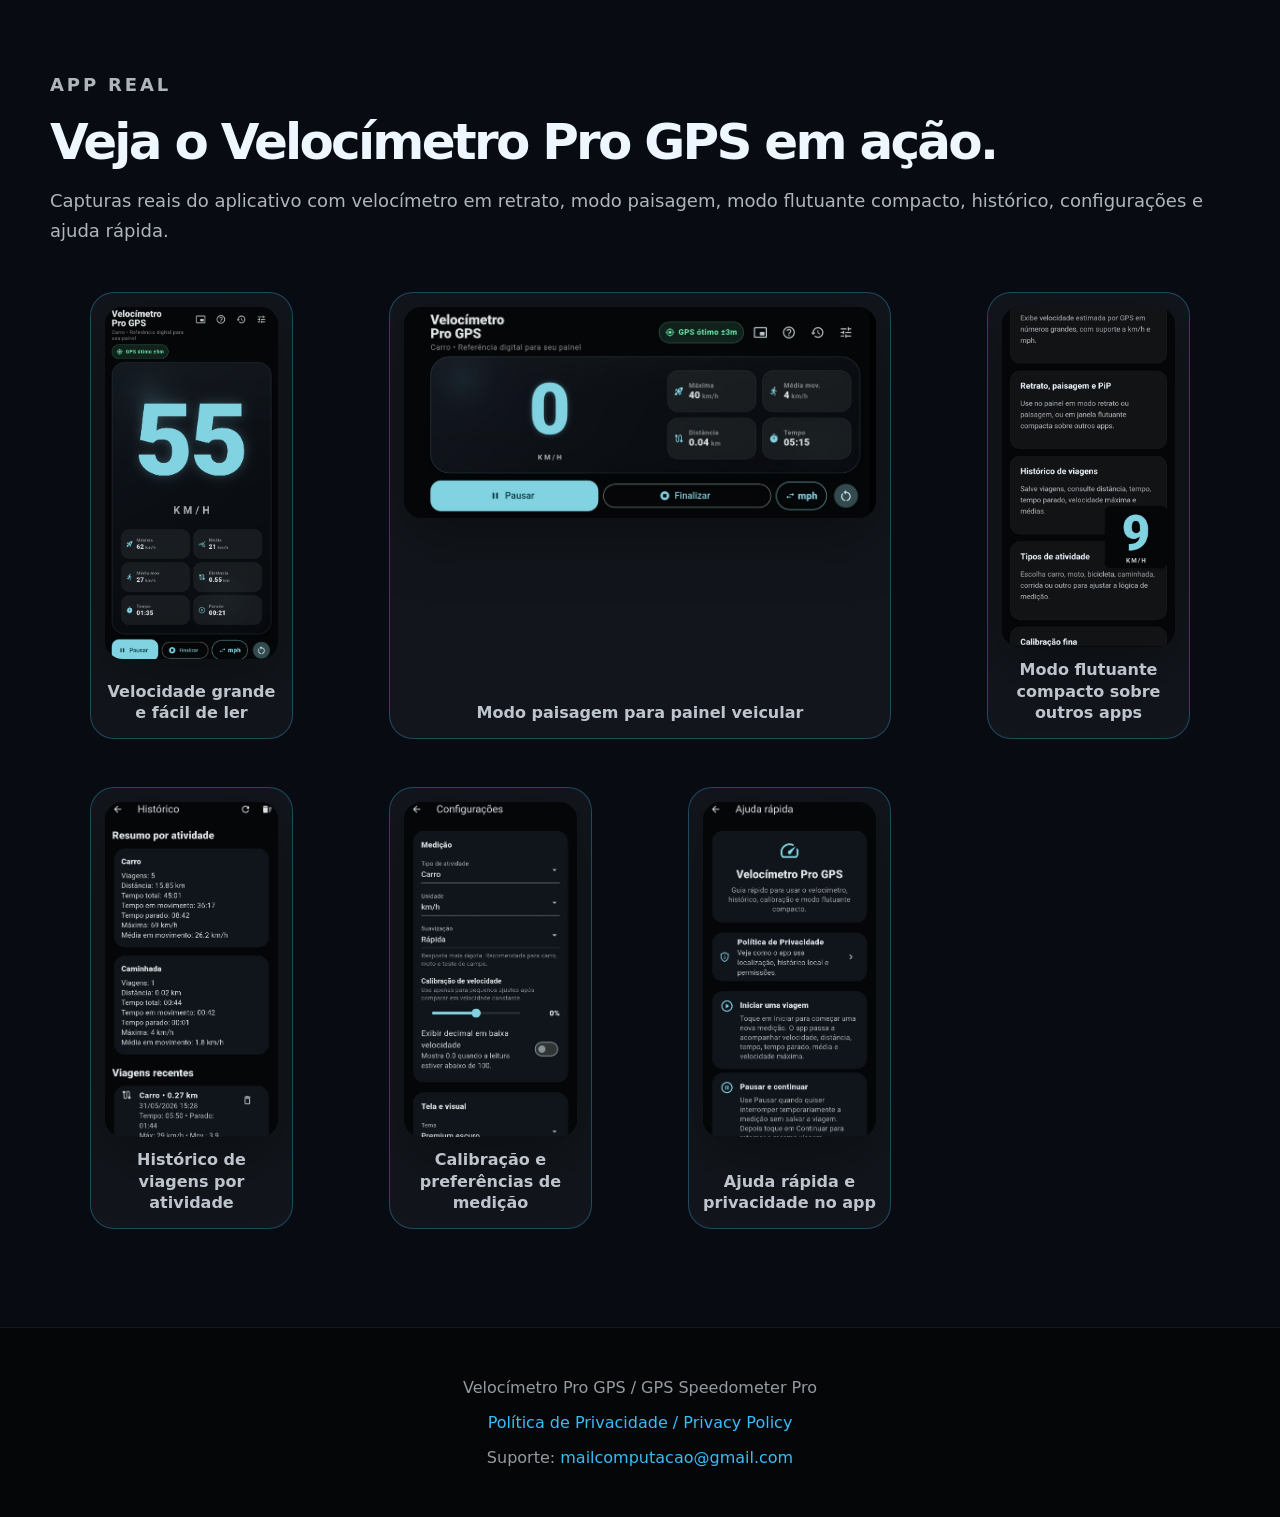
==== commit bfa0c572: "Clean duplicated screenshot styles" ====
--- a/index.html
+++ b/index.html
@@ -45,26 +45,43 @@
     <section id="screenshots" class="section alt">
       <div class="section-title">
         <p class="eyebrow">App real</p>
-        <h2>Visual do Velocímetro Pro GPS em uso.</h2>
+        <h2>Veja o Velocímetro Pro GPS em ação.</h2>
         <p>
-          Capturas reais do aplicativo em modo escuro, com velocímetro principal,
-          histórico de viagens, resumo por atividade e ações de viagem.
+          Capturas reais do aplicativo com velocímetro em retrato, modo paisagem,
+          modo flutuante compacto, histórico, configurações e ajuda rápida.
         </p>
       </div>
 
       <div class="screenshot-grid real-shots">
         <figure class="shot image-shot">
-          <img src="assets/screenshot-main.png" alt="Tela principal do Velocímetro Pro GPS">
-          <figcaption>Tela principal com velocidade, métricas e controles</figcaption>
+          <img src="assets/01-principal-retrato.png" alt="Tela principal do Velocímetro Pro GPS em modo retrato">
+          <figcaption>Velocidade grande e fácil de ler</figcaption>
+        </figure>
+
+        <figure class="shot image-shot wide-shot">
+          <img src="assets/02-principal-paisagem.png" alt="Velocímetro Pro GPS em modo paisagem">
+          <figcaption>Modo paisagem para painel veicular</figcaption>
         </figure>
 
         <figure class="shot image-shot">
-          <img src="assets/screenshot-history.png" alt="Tela de histórico do Velocímetro Pro GPS">
-          <figcaption>Histórico com resumo por atividade e viagens recentes</figcaption>
+          <img src="assets/03-pip-compacto.png" alt="Modo flutuante compacto do Velocímetro Pro GPS">
+          <figcaption>Modo flutuante compacto sobre outros apps</figcaption>
         </figure>
 
-        <div class="shot pending-shot">Modo paisagem<br><span>captura em breve</span></div>
-        <div class="shot pending-shot">Modo flutuante<br><span>captura em breve</span></div>
+        <figure class="shot image-shot">
+          <img src="assets/04-historico.png" alt="Histórico de viagens do Velocímetro Pro GPS">
+          <figcaption>Histórico de viagens por atividade</figcaption>
+        </figure>
+
+        <figure class="shot image-shot">
+          <img src="assets/05-configuracoes.png" alt="Configurações do Velocímetro Pro GPS">
+          <figcaption>Calibração e preferências de medição</figcaption>
+        </figure>
+
+        <figure class="shot image-shot">
+          <img src="assets/06-ajuda-privacidade.png" alt="Ajuda rápida e privacidade do Velocímetro Pro GPS">
+          <figcaption>Ajuda rápida e privacidade no app</figcaption>
+        </figure>
       </div>
     </section>
   </main>
--- a/assets/styles.css
+++ b/assets/styles.css
@@ -6,7 +6,9 @@
 }
 
 .image-shot {
-  display: block;
+  display: flex;
+  flex-direction: column;
+  justify-content: space-between;
   padding: 14px;
   background: rgba(255, 255, 255, 0.045);
   border-style: solid;
@@ -25,14 +27,25 @@
 
 .image-shot figcaption {
   margin-top: 12px;
-  color: rgba(238, 246, 255, 0.74);
-  font-weight: 800;
+  color: rgba(238, 246, 255, 0.78);
+  font-weight: 900;
   line-height: 1.35;
 }
 
-.pending-shot span {
-  display: block;
-  margin-top: 8px;
-  color: rgba(238, 246, 255, 0.52);
-  font-size: 14px;
+.wide-shot {
+  grid-column: span 2;
 }
+
+.wide-shot img {
+  max-height: 360px;
+}
+
+@media (max-width: 860px) {
+  .wide-shot {
+    grid-column: span 1;
+  }
+
+  .wide-shot img {
+    max-height: 620px;
+  }
+}
